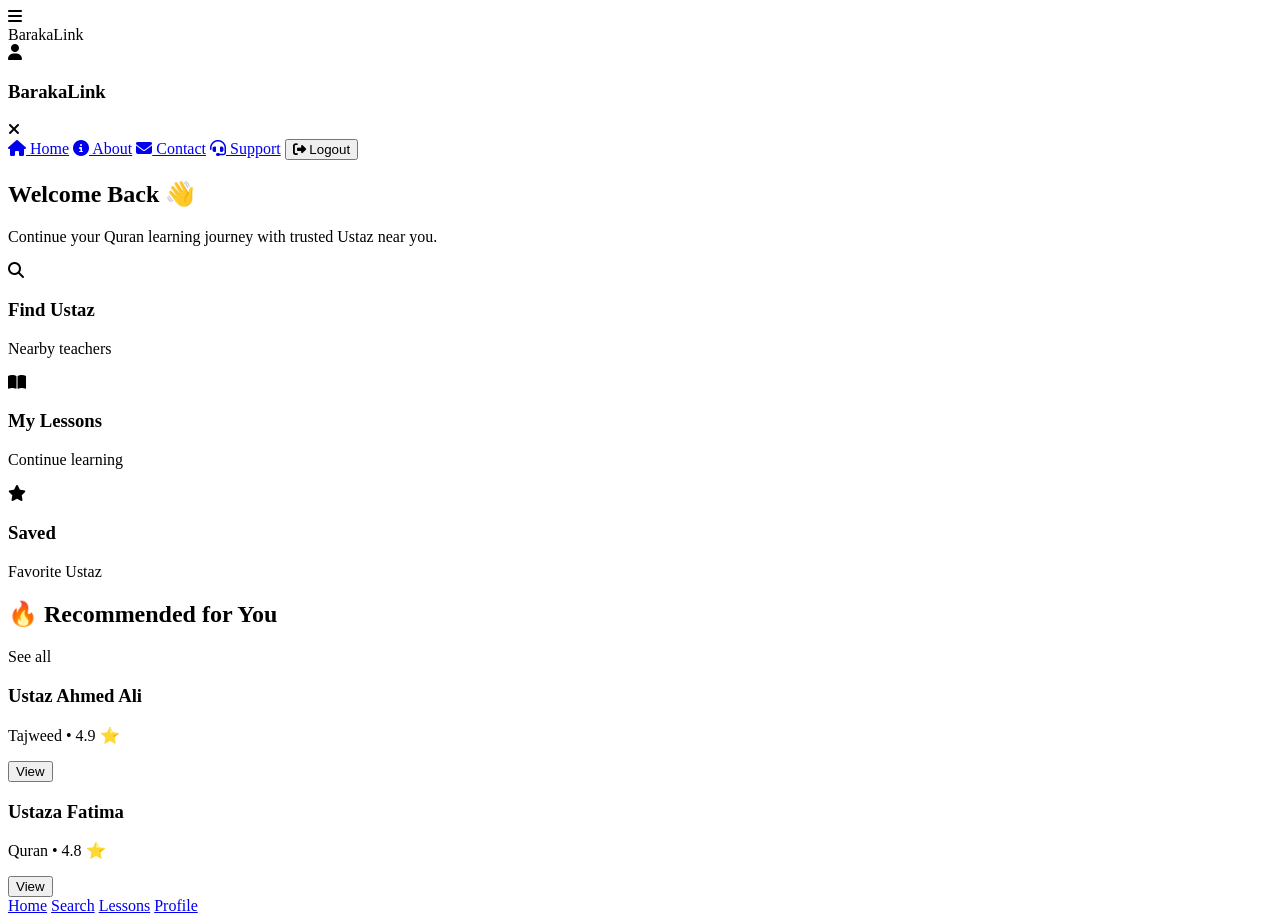
==== welcome.html @ 6a855df3 "Add welcome.html for user welcome page" ====
<!DOCTYPE html>
<html lang="en">
<head>
  <meta charset="UTF-8" />
  <meta name="viewport" content="width=device-width, initial-scale=1.0"/>
  <title>BarakaLink - Welcome</title>

  <link rel="stylesheet" href="welcome.css">
  <link rel="stylesheet" href="https://cdnjs.cloudflare.com/ajax/libs/font-awesome/6.5.0/css/all.min.css">
</head>

<body id="welcomePage">

<!-- 🔥 MOBILE CONTAINER WRAP -->
<div class="container">

<!-- ================= TOP BAR ================= -->
<div class="topbar">
  <!-- MENU ICON (RIGHT) -->
  <div class="menu-icon" onclick="openSideMenu()">
    <i class="fa-solid fa-bars"></i>
  </div>

  <!-- CENTER LOGO -->
  <div class="logo">
    Baraka<span>Link</span>
  </div>

  <!-- PROFILE ICON (LEFT) -->
  <div class="profile-icon">
    <i class="fa-solid fa-user"></i>
  </div>

  

  
</div>

<!-- ================= SIDE MENU ================= -->
<div id="sideMenu" class="side-menu">

  <div class="side-header">
    <h3>BarakaLink</h3>
    <i class="fa-solid fa-xmark" onclick="closeSideMenu()"></i>
  </div>

  <a href="#home"><i class="fa-solid fa-house"></i> Home</a>
  <a href="#about"><i class="fa-solid fa-circle-info"></i> About</a>
  <a href="#contact"><i class="fa-solid fa-envelope"></i> Contact</a>
  <a href="#support"><i class="fa-solid fa-headset"></i> Support</a>

  <button class="logout-btn" onclick="logout()">
    <i class="fa-solid fa-right-from-bracket"></i> Logout
  </button>

</div>

<!-- OVERLAY -->
<div id="overlay" onclick="closeSideMenu()"></div>

<!-- ================= HERO WELCOME ================= -->
<section class="welcome">

  <h1>Welcome Back 👋</h1>

  <p>
    Continue your Quran learning journey with trusted Ustaz near you.
  </p>

  <div class="quick-actions">

    <div class="action-card">
      <i class="fa-solid fa-magnifying-glass"></i>
      <h3>Find Ustaz</h3>
      <p>Nearby teachers</p>
    </div>

    <div class="action-card">
      <i class="fa-solid fa-book-open"></i>
      <h3>My Lessons</h3>
      <p>Continue learning</p>
    </div>

    <div class="action-card">
      <i class="fa-solid fa-star"></i>
      <h3>Saved</h3>
      <p>Favorite Ustaz</p>
    </div>

  </div>

</section>

<!-- ================= SECTION ================= -->
<section class="section">

  <div class="section-header">
    <h2>🔥 Recommended for You</h2>
    <span>See all</span>
  </div>

  <div class="cards">

    <div class="card">
      <div class="card-avatar"></div>
      <div class="card-info">
        <h3>Ustaz Ahmed Ali</h3>
        <p>Tajweed • 4.9 ⭐</p>
      </div>
      <button>View</button>
    </div>

    <div class="card">
      <div class="card-avatar"></div>
      <div class="card-info">
        <h3>Ustaza Fatima</h3>
        <p>Quran • 4.8 ⭐</p>
      </div>
      <button>View</button>
    </div>

  </div>

</section>

<!-- ================= BOTTOM NAV ================= -->
<div class="nav">
  <a class="active" href="#">Home</a>
  <a href="#">Search</a>
  <a href="#">Lessons</a>
  <a href="#">Profile</a>
</div>

</div> <!-- ✅ END CONTAINER -->

<script src="script.js"></script>
</body>
</html>
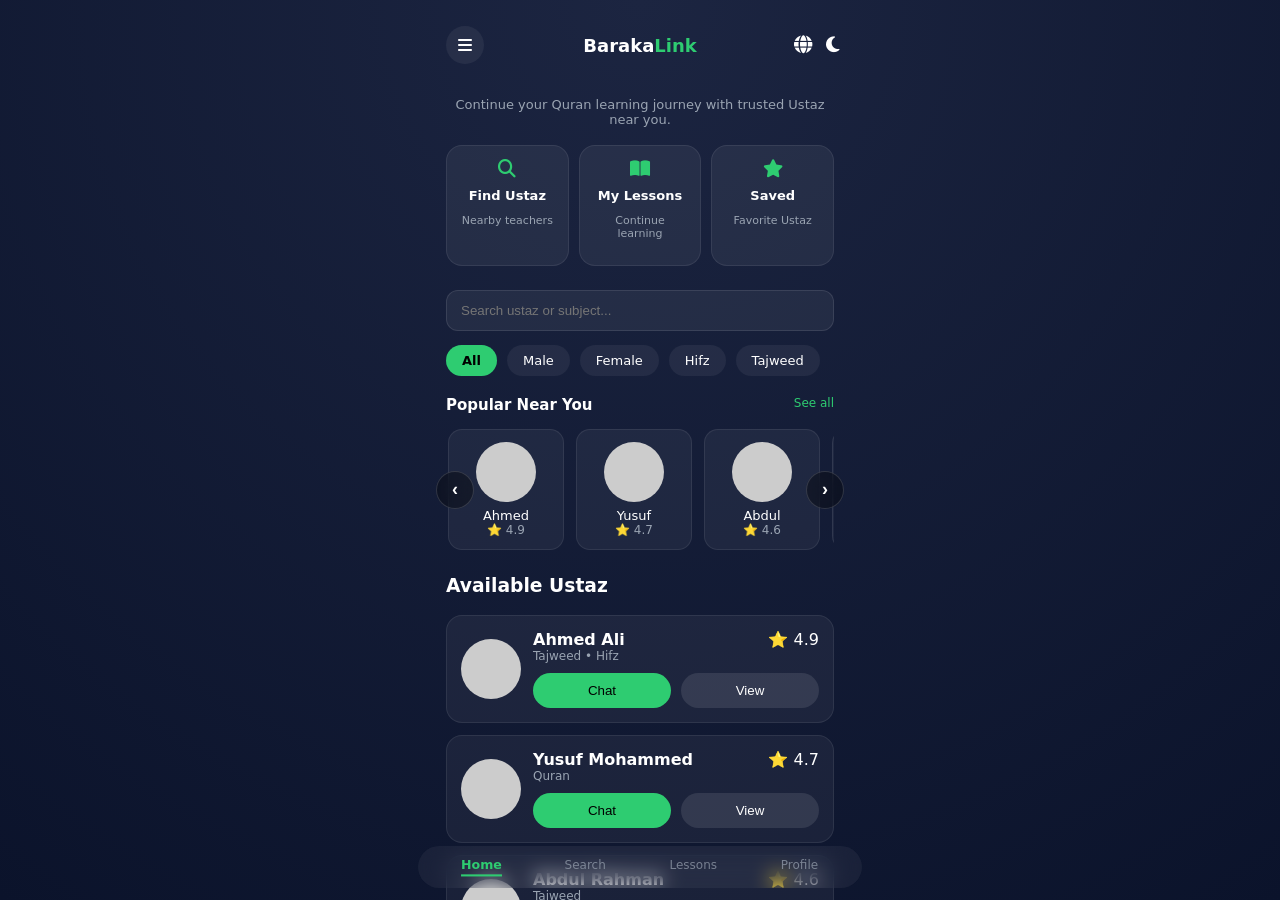
==== commit 3ed53460: "Update welcome.html" ====
--- a/welcome.html
+++ b/welcome.html
@@ -5,6 +5,7 @@
   <meta name="viewport" content="width=device-width, initial-scale=1.0"/>
   <title>BarakaLink - Welcome</title>
 
+  <link rel="stylesheet" href="style.css">
   <link rel="stylesheet" href="welcome.css">
   <link rel="stylesheet" href="https://cdnjs.cloudflare.com/ajax/libs/font-awesome/6.5.0/css/all.min.css">
 </head>
@@ -26,42 +27,62 @@
     Baraka<span>Link</span>
   </div>
 
-  <!-- PROFILE ICON (LEFT) -->
-  <div class="profile-icon">
-    <i class="fa-solid fa-user"></i>
+  <!-- ================= RIGHT CONTROLS ================= -->
+<div class="topbar-actions">
+
+  <!-- 🌍 LANGUAGE -->
+  <div class="lang-wrapper">
+    <i class="fa-solid fa-globe" id="langToggle"></i>
+
+    <div class="lang-dropdown" id="langMenu">
+      <p data-lang="en">English</p>
+      <p data-lang="am">Amharic</p>
+    </div>
   </div>
 
+  <!-- 🌙 THEME -->
+  <i class="fa-solid fa-moon" id="themeToggle"></i>
+
+</div>
   
 
   
 </div>
 
 <!-- ================= SIDE MENU ================= -->
-<div id="sideMenu" class="side-menu">
+<!-- ================= SIDE MENU (WELCOME PAGE) ================= -->
+<div class="side-menu" id="sideMenu">
 
-  <div class="side-header">
-    <h3>BarakaLink</h3>
-    <i class="fa-solid fa-xmark" onclick="closeSideMenu()"></i>
+  <!-- PROFILE HEADER (NEW) -->
+  <div class="menu-profile">
+
+    <div class="menu-avatar">
+      <img src="https://via.placeholder.com/60" id="menuAvatar">
+    </div>
+
+    <div class="menu-user-info">
+      <h4 id="menuName">User Name</h4>
+      <p id="menuRole">Parent Account</p>
+    </div>
+
   </div>
 
-  <a href="#home"><i class="fa-solid fa-house"></i> Home</a>
-  <a href="#about"><i class="fa-solid fa-circle-info"></i> About</a>
-  <a href="#contact"><i class="fa-solid fa-envelope"></i> Contact</a>
-  <a href="#support"><i class="fa-solid fa-headset"></i> Support</a>
+  <hr class="menu-divider">
 
-  <button class="logout-btn" onclick="logout()">
-    <i class="fa-solid fa-right-from-bracket"></i> Logout
-  </button>
+  <!-- NAV LINKS -->
+  <a href="welcome.html"><i class="fa-solid fa-house"></i> Home</a>
+  <a href="#"><i class="fa-solid fa-user"></i> My Profile</a>
+  <a href="#"><i class="fa-solid fa-book"></i> My Requests</a>
+  <a href="#"><i class="fa-solid fa-gear"></i> Settings</a>
+
+  <button class="logout-btn" onclick="logout()">Logout</button>
 
 </div>
-
 <!-- OVERLAY -->
 <div id="overlay" onclick="closeSideMenu()"></div>
 
 <!-- ================= HERO WELCOME ================= -->
 <section class="welcome">
-
-  <h1>Welcome Back 👋</h1>
 
   <p>
     Continue your Quran learning journey with trusted Ustaz near you.
@@ -91,35 +112,51 @@
 
 </section>
 
-<!-- ================= SECTION ================= -->
-<section class="section">
+
+
+  <!-- SEARCH -->
+<div class="search">
+  <input type="text" id="searchInput" placeholder="Search ustaz or subject...">
+</div>
+
+<!-- FILTERS -->
+<div class="filters">
+  <div class="filter active">All</div>
+  <div class="filter">Male</div>
+  <div class="filter">Female</div>
+  <div class="filter">Hifz</div>
+  <div class="filter">Tajweed</div>
+</div>
+
+<!-- POPULAR -->
+<div class="section" id="popularSection">
 
   <div class="section-header">
-    <h2>🔥 Recommended for You</h2>
-    <span>See all</span>
+    <h3>Popular Near You</h3>
+    <span class="see-all">See all</span>
   </div>
 
-  <div class="cards">
+  <div class="popular-wrapper">
 
-    <div class="card">
-      <div class="card-avatar"></div>
-      <div class="card-info">
-        <h3>Ustaz Ahmed Ali</h3>
-        <p>Tajweed • 4.9 ⭐</p>
-      </div>
-      <button>View</button>
-    </div>
+    <button class="scroll-btn left" onclick="scrollPopular(-1)">
+      ‹
+    </button>
 
-    <div class="card">
-      <div class="card-avatar"></div>
-      <div class="card-info">
-        <h3>Ustaza Fatima</h3>
-        <p>Quran • 4.8 ⭐</p>
-      </div>
-      <button>View</button>
-    </div>
+    <div class="popular" id="popularList"></div>
+
+    <button class="scroll-btn right" onclick="scrollPopular(1)">
+      ›
+    </button>
 
   </div>
+
+</div>
+
+<!-- USTAZ LIST -->
+<div class="section">
+  <h3>Available Ustaz</h3>
+  <div id="ustazList"></div>
+</div>
 
 </section>
 
--- a/style.css
+++ b/style.css
@@ -0,0 +1,1440 @@
+:root {
+  --bg: #0b132b;
+  --card: rgba(255,255,255,0.06);
+  --primary: #2ecc71;
+  --text: #ffffff;
+  --muted: #9aa4b2;
+}
+
+html {
+  scroll-behavior: smooth;
+}
+
+body {
+  margin: 0;
+  font-family: system-ui;
+  background: radial-gradient(circle at top, #1c2541, #0b132b);
+  color: var(--text);
+}
+
+
+
+/* CONTAINER */
+.container {
+  max-width: 420px;
+  margin: auto;
+  padding: 16px;
+  padding-bottom: 100px;
+}
+
+/* TOP */
+.top-bar {
+  display: flex;
+  justify-content: space-between;
+  align-items: center;
+}
+
+.logo {
+  font-size: 22px;
+  font-weight: bold;
+}
+
+.logo span {
+  color: var(--primary);
+}
+
+/* AUTH */
+/* AUTH */
+.auth-buttons {
+  display: flex;
+  align-items: center;   /* vertical alignment */
+  gap: 10px;             /* consistent spacing */
+}
+
+/* ICONS */
+.auth-buttons i {
+  font-size: 15px;
+  opacity: 0.7;
+  cursor: pointer;
+
+  display: flex;
+  align-items: center;
+  justify-content: center;
+
+  width: 30px;
+  height: 30px;
+  border-radius: 50%;
+
+  transition: all 0.2s ease;
+}
+
+/* ICON HOVER */
+.auth-buttons i:hover {
+  background: rgba(255,255,255,0.08);
+  opacity: 1;
+}
+
+/* BUTTONS */
+.auth-buttons button {
+  padding: 7px 14px;
+  border-radius: 999px;
+  border: none;
+  font-size: 12px;
+  cursor: pointer;
+  white-space: nowrap;
+}
+
+.auth-buttons i:last-of-type {
+  margin-right: 6px;
+}
+.login,
+.signup {
+  padding: 6px 14px;
+  border-radius: 20px;
+  font-size: 13px;
+  cursor: pointer;
+  transition: all 0.25s ease;
+}
+
+/* LOGIN */
+.login {
+  background: transparent;
+  border: 1px solid rgba(255,255,255,0.2);
+  color: white;
+}
+
+/* LOGIN HOVER */
+.login:hover {
+  background: rgba(255,255,255,0.08);
+  border-color: rgba(255,255,255,0.4);
+  transform: translateY(-1px);
+}
+
+/* SIGNUP */
+.signup {
+  background: var(--primary);
+  color: black;
+  font-weight: 600;
+}
+
+/* SIGNUP HOVER */
+.signup:hover {
+  background: #22c55e; /* slightly brighter */
+  transform: translateY(-2px);
+  box-shadow: 0 8px 20px rgba(34,197,94,0.4);
+  filter: brightness(1.05);
+}
+
+/* CLICK EFFECT (both buttons) */
+.login:active,
+.signup:active {
+  transform: scale(0.96);
+  box-shadow: none;
+}
+
+/* LANGUAGE WRAPPER */
+.lang-wrapper {
+  position: relative;
+}
+
+/* DROPDOWN */
+/* LANGUAGE WRAPPER */
+.lang-wrapper {
+  position: relative;
+}
+
+/* DROPDOWN */
+.lang-dropdown {
+  position: absolute;
+  top: 40px;
+  right: 0;
+
+  display: none;
+
+  background: rgba(255,255,255,0.08);
+  backdrop-filter: blur(12px);
+
+  border-radius: 12px;
+  padding: 8px 0;
+  min-width: 120px;
+
+  box-shadow: 0 10px 30px rgba(0,0,0,0.3);
+  z-index: 999;
+}
+
+/* ITEMS */
+.lang-dropdown p {
+  padding: 10px 14px;
+  cursor: pointer;
+  font-size: 14px;
+}
+
+.lang-dropdown p:hover {
+  background: rgba(255,255,255,0.1);
+}
+/* LIGHT MODE BASE */
+body.light-mode {
+  background: #f8fafc;
+  color: #111;
+}
+
+/* HERO */
+/* HERO */
+.hero {
+  display: flex;
+  justify-content: center;   /* center horizontally */
+  align-items: center;       /* center vertically */
+  padding: 100px 20px;
+  text-align: center;        /* center text */
+}
+
+/* HERO CONTENT */
+.hero-left {
+  max-width: 700px;
+  width: 100%;
+}
+
+/* BADGE */
+.badge {
+  display: inline-block;
+  background: rgba(46, 204, 113, 0.1);
+  padding: 8px 16px;
+  border-radius: 999px;
+  font-size: 12px;
+  color: #2ecc71;
+  margin-bottom: 20px;
+}
+
+/* TITLE */
+.hero h1 {
+  font-size: 48px;
+  font-weight: 800;
+  line-height: 1.2;
+  margin-bottom: 20px;
+}
+
+/* TEXT */
+.hero p {
+  color: #9aa4b2;
+  max-width: 500px;
+  margin: 0 auto;   /* center paragraph */
+  font-size: 15px;
+}
+
+/* BUTTONS */
+.hero-buttons {
+  margin-top: 30px;
+  display: flex;
+  justify-content: center;   /* center buttons */
+  gap: 15px;
+  flex-wrap: wrap;
+}
+
+/* PRIMARY BUTTON */
+.primary {
+  background: linear-gradient(135deg, #2ecc71, #22c55e);
+  border: none;
+  padding: 14px 24px;
+  border-radius: 999px;
+  font-weight: 600;
+  color: black;
+  cursor: pointer;
+  box-shadow: 0 10px 25px rgba(46, 204, 113, 0.4);
+  transition: 0.2s;
+}
+
+.primary:hover {
+  transform: translateY(-2px);
+}
+
+/* SECONDARY BUTTON */
+.secondary {
+  background: transparent;
+  border: 1px solid rgba(46, 204, 113, 0.5);
+  color: #2ecc71;
+  padding: 14px 24px;
+  border-radius: 999px;
+  cursor: pointer;
+  transition: 0.2s;
+}
+
+.secondary:hover {
+  background: rgba(46, 204, 113, 0.1);
+}
+
+/* USERS */
+.users {
+  margin-top: 30px;
+  display: flex;
+  flex-direction: column;
+  align-items: center;
+}
+
+.avatars {
+  display: flex;
+  align-items: center;
+  justify-content: center;
+}
+
+.avatars span {
+  width: 36px;
+  height: 36px;
+  background: #1f2937;
+  border-radius: 50%;
+  margin-right: -10px;
+  border: 2px solid #020617;
+}
+
+/* +2K badge */
+.more {
+  background: #2ecc71;
+  padding: 6px 10px;
+  border-radius: 999px;
+  font-size: 12px;
+  margin-left: 10px;
+  color: black;
+}
+
+/* TEXT BELOW USERS */
+.users p {
+  font-size: 13px;
+  color: #9aa4b2;
+  margin-top: 8px;
+}
+
+/* 📱 MOBILE */
+@media (max-width: 768px) {
+  .hero {
+    padding: 60px 20px;
+  }
+
+  .hero h1 {
+    font-size: 32px;
+  }
+
+  .hero-buttons {
+    flex-direction: column;
+    align-items: center;
+  }
+
+  .primary,
+  .secondary {
+    width: 100%;
+    max-width: 280px;
+  }
+}
+
+
+/* SEARCH */
+.search input {
+  width: 100%;
+  padding: 14px;
+  border-radius: 30px;
+  border: none;
+  margin: 14px 0;
+  background: var(--card);
+  color: white;
+}
+
+
+/* FILTERS */
+.filters {
+  display: flex;
+  gap: 10px;
+  overflow-x: auto;
+  margin-bottom: 16px;
+}
+
+.filters::-webkit-scrollbar {
+  display: none;
+}
+
+.filter {
+  padding: 8px 16px;
+  border-radius: 20px;
+  background: var(--card);
+  font-size: 13px;
+  cursor: pointer;
+}
+
+.filter.active {
+  background: var(--primary);
+  color: black;
+  font-weight: 600;
+}
+
+/* SECTION */
+.section {
+  margin-bottom: 20px;
+}
+
+.section-header {
+  display: flex;
+  justify-content: space-between;
+  margin-bottom: 10px;
+}
+
+.section-header h3 {
+  margin: 0;
+  font-size: 15px;
+}
+
+.see-all {
+  font-size: 12px;
+  color: var(--primary);
+}
+
+/* POPULAR */
+.popular {
+  display: flex;
+  gap: 12px;
+  overflow-x: auto;
+  scroll-behavior: smooth;
+  padding: 5px 2px;
+}
+
+.popular::-webkit-scrollbar {
+  display: none;
+}
+
+/* IMPORTANT: wrapper must be relative for arrows */
+.popular-wrapper {
+  position: relative;
+}
+
+/* SMALL CARD */
+.small-card {
+  min-width: 90px;
+  text-align: center;
+
+  background: rgba(255,255,255,0.05);
+  border: 1px solid rgba(255,255,255,0.08);
+  border-radius: 14px;
+  padding: 12px;
+
+  transition: 0.2s ease;
+  cursor: pointer;
+}
+
+/* AVATAR */
+.avatar {
+  width: 60px;
+  height: 60px;
+  border-radius: 50%;
+  background: #ccc;
+  margin: auto;
+}
+
+/* TEXT */
+.small-name {
+  font-size: 13px;
+  margin-top: 6px;
+}
+
+.small-rating {
+  font-size: 12px;
+  color: var(--muted);
+}
+
+/* LIST CARD */
+.card {
+  display: flex;
+  gap: 12px;
+  padding: 14px;
+  border-radius: 16px;
+
+  background: rgba(255,255,255,0.05);
+  border: 1px solid rgba(255,255,255,0.08);
+
+  margin-bottom: 12px;
+  transition: 0.2s ease;
+  cursor: pointer;
+}
+
+.info {
+  flex: 1;
+}
+
+.top {
+  display: flex;
+  justify-content: space-between;
+}
+
+.name {
+  font-weight: 600;
+}
+
+.sub {
+  font-size: 12px;
+  color: var(--muted);
+}
+
+.actions {
+  display: flex;
+  gap: 10px;
+  margin-top: 10px;
+}
+
+.btn {
+  flex: 1;
+  padding: 10px;
+  border-radius: 20px;
+  border: none;
+  cursor: pointer;
+}
+
+.chat {
+  background: var(--primary);
+  color: black;
+}
+
+.view {
+  background: rgba(255,255,255,0.1);
+  color: white;
+}
+
+/* =========================
+   UNIFIED HOVER STYLE
+========================= */
+
+.small-card:hover,
+.card:hover {
+  transform: translateY(-4px);
+  border-color: var(--primary);
+  box-shadow: 0 8px 20px rgba(0,0,0,0.25);
+}
+
+.small-card:active,
+.card:active {
+  transform: scale(0.98);
+}
+
+.small-name,
+.name {
+  transition: 0.2s;
+}
+
+.small-card:hover .small-name,
+.card:hover .name {
+  color: var(--primary);
+}
+
+/* =========================
+   ARROW CONTROLS (NEW)
+========================= */
+
+.scroll-btn {
+  position: absolute;
+  top: 50%;
+  transform: translateY(-50%);
+
+  width: 38px;
+  height: 38px;
+
+  border-radius: 50%;
+  border: 1px solid rgba(255,255,255,0.15);
+
+  background: rgba(0,0,0,0.35);
+  backdrop-filter: blur(10px);
+
+  color: white;
+  font-size: 18px;
+  font-weight: bold;
+
+  display: flex;
+  align-items: center;
+  justify-content: center;
+
+  cursor: pointer;
+  z-index: 10;
+
+  transition: 0.2s ease;
+}
+
+/* LEFT / RIGHT POSITION */
+.scroll-btn.left {
+  left: -10px;
+}
+
+.scroll-btn.right {
+  right: -10px;
+}
+
+/* HOVER EFFECT (MATCH YOUR PRIMARY COLOR) */
+.scroll-btn:hover {
+  border-color: var(--primary);
+  color: var(--primary);
+  transform: translateY(-50%) scale(1.08);
+  background: rgba(0,0,0,0.5);
+}
+
+/* CLICK FEEDBACK */
+.scroll-btn:active {
+  transform: translateY(-50%) scale(0.95);
+}
+
+/* NAV */
+.nav {
+  position: fixed;
+  bottom: 12px;
+  left: 50%;
+  transform: translateX(-50%);
+  width: 92%;
+  max-width: 420px;
+
+  display: flex;
+  justify-content: space-around;
+  align-items: center;
+
+  padding: 12px 10px;
+  border-radius: 999px;
+
+  background: rgba(255,255,255,0.05);
+  backdrop-filter: blur(10px);
+}
+
+/* LINKS */
+/* LINKS */
+.nav a {
+  position: relative;
+  text-decoration: none;
+  font-size: 13px;
+  color: #9aa4b2;
+  opacity: 0.7;
+  transition: all 0.25s ease;
+  padding-bottom: 4px;
+}
+
+/* UNDERLINE (hidden by default) */
+.nav a::after {
+  content: "";
+  position: absolute;
+  left: 0;
+  bottom: 0;
+  width: 0%;
+  height: 2px;
+  background: var(--primary);
+  transition: width 0.25s ease;
+}
+
+/* ACTIVE */
+.nav a.active {
+  color: var(--primary);
+  font-weight: 700;
+  opacity: 1;
+  transform: scale(1.05);
+  transition: all 0.2s ease;
+}
+
+
+/* ACTIVE UNDERLINE */
+.nav a.active::after {
+  width: 100%;
+}
+
+/* HOVER */
+.nav a:hover {
+  opacity: 1;
+  color: white;
+}
+
+/* HOVER UNDERLINE */
+.nav a:hover::after {
+  width: 100%;
+}
+
+/* =========================
+   LIGHT MODE FIXES
+========================= */
+
+body.light-mode {
+  background: #f9fafb;
+  color: #0f172a;
+}
+
+/* NAVBAR */
+body.light-mode .navbar {
+  background: rgba(255,255,255,0.9);
+  border-bottom: 1px solid rgba(0,0,0,0.05);
+}
+
+/* NAV LINKS */
+body.light-mode .nav-links {
+  background: rgba(0,0,0,0.05);
+}
+
+body.light-mode .nav-links a {
+  color: #334155;
+}
+
+body.light-mode .nav-links .active {
+  color: #16a34a;
+}
+
+/* ICONS */
+body.light-mode .auth-buttons i {
+  color: #334155;
+  opacity: 0.8;
+}
+
+body.light-mode .auth-buttons i:hover {
+  background: rgba(0,0,0,0.05);
+}
+
+/* LOGIN BUTTON */
+body.light-mode .login {
+  color: #0f172a;
+  font-weight: 500;
+}
+
+/* SIGNUP BUTTON */
+body.light-mode .signup {
+  background: #16a34a;
+  color: white;
+}
+
+/* DROPDOWN MENU */
+body.light-mode .lang-dropdown {
+  background: white;
+  color: #0f172a;
+  box-shadow: 0 10px 30px rgba(0,0,0,0.1);
+}
+
+/* DROPDOWN ITEMS */
+body.light-mode .lang-dropdown p {
+  color: #0f172a;
+}
+
+body.light-mode .lang-dropdown p:hover {
+  background: #f1f5f9;
+}
+
+/* CARDS */
+body.light-mode .card,
+body.light-mode .feature {
+  background: white;
+  color: #0f172a;
+}
+
+/* TEXT MUTED */
+body.light-mode .section-sub,
+body.light-mode .footer p {
+  color: #64748b;
+}
+
+/* =========================
+   SERVICE SECTION
+========================= */
+
+.services {
+  padding: 60px 20px;
+  color: white;
+}
+
+.section-title {
+  font-size: 22px;
+  font-weight: 700;
+  margin-bottom: 8px;
+}
+
+.section-subtitle {
+  font-size: 13px;
+  color: #9aa4b2;
+  margin-bottom: 25px;
+  line-height: 1.5;
+}
+
+.service-grid {
+  display: grid;
+  grid-template-columns: 1fr;
+  gap: 15px;
+}
+
+.service-card {
+  background: rgba(255,255,255,0.05);
+  backdrop-filter: blur(10px);
+  border-radius: 16px;
+  padding: 18px;
+  transition: 0.2s;
+  border: 1px solid rgba(255,255,255,0.08);
+}
+
+.service-card h3 {
+  font-size: 15px;
+  margin-bottom: 8px;
+  color: var(--primary);
+}
+
+.service-card p {
+  font-size: 13px;
+  color: #cbd5e1;
+  line-height: 1.5;
+}
+
+.service-card:hover {
+  transform: translateY(-3px);
+  border-color: var(--primary);
+}
+
+/* =========================
+   BLOG ENHANCEMENT (SAFE EXTENSION)
+   does NOT affect services section
+========================= */
+
+#blog .service-card {
+  position: relative;
+  overflow: hidden;
+}
+
+/* subtle gradient accent */
+#blog .service-card::before {
+  content: "";
+  position: absolute;
+  top: 0;
+  left: -100%;
+  width: 100%;
+  height: 2px;
+  background: linear-gradient(90deg, transparent, var(--primary), transparent);
+  transition: 0.4s;
+}
+
+#blog .service-card:hover::before {
+  left: 100%;
+}
+
+/* title spacing tweak for blog only */
+#blog .service-card h3 {
+  font-size: 15px;
+  margin-bottom: 10px;
+  line-height: 1.4;
+}
+
+/* read more link */
+#blog .read-more {
+  display: inline-block;
+  margin-top: 10px;
+  font-size: 13px;
+  color: var(--primary);
+  text-decoration: none;
+  font-weight: 600;
+  transition: 0.2s;
+}
+
+#blog .read-more:hover {
+  opacity: 0.8;
+  transform: translateX(3px);
+}
+/* =========================
+   CLICKABLE CARD WRAPPER
+========================= */
+
+.card-link {
+  text-decoration: none;
+  color: inherit;
+  display: block;
+}
+
+/* make it feel clickable */
+#blog .service-card {
+  cursor: pointer;
+  transition: 0.2s;
+}
+
+
+
+/* optional: subtle click feedback */
+#blog .service-card:active {
+  transform: scale(0.98);
+}
+
+/* =========================
+   ABOUT SECTION (MATCHES CARD SYSTEM)
+========================= */
+
+.about-box {
+  background: rgba(255,255,255,0.05);
+  backdrop-filter: blur(10px);
+  border-radius: 16px;
+  padding: 18px;
+  border: 1px solid rgba(255,255,255,0.08);
+  transition: 0.2s ease;
+}
+
+/* LEFT TEXT */
+.about-left h2 {
+  font-size: 20px;
+  margin: 10px 0;
+  line-height: 1.4;
+}
+
+.about-left p {
+  font-size: 13px;
+  color: #cbd5e1;
+  line-height: 1.6;
+  margin-bottom: 10px;
+}
+
+/* STATS GRID */
+.about-right {
+  display: grid;
+  grid-template-columns: repeat(3, 1fr);
+  gap: 10px;
+  margin-top: 18px;
+}
+
+/* STAT CARDS (UNIFIED WITH SERVICE STYLE) */
+.about-stat {
+  background: rgba(255,255,255,0.05);
+  border: 1px solid rgba(255,255,255,0.08);
+  border-radius: 16px;
+  padding: 14px;
+  text-align: center;
+  transition: 0.2s ease;
+  cursor: pointer;
+}
+
+/* SAME HOVER SYSTEM */
+.about-stat:hover {
+  transform: translateY(-3px);
+  border-color: var(--primary);
+}
+
+/* TEXT */
+.about-stat h3 {
+  color: var(--primary);
+  font-size: 18px;
+  margin-bottom: 5px;
+}
+
+.about-stat p {
+  font-size: 12px;
+  color: #9aa4b2;
+}
+
+/* =========================
+   CONTACT SECTION (UNIFIED CARD STYLE)
+========================= */
+
+.contact-grid {
+  display: grid;
+  grid-template-columns: 1fr;
+  gap: 10px;
+}
+
+/* =========================
+   COMPACT CONTACT CARDS
+========================= */
+#contact .contact-card {
+  background: rgba(255,255,255,0.04);
+  border: 1px solid rgba(255,255,255,0.08);
+  border-radius: 14px;
+
+  padding: 10px 12px;   /* 🔥 reduced height */
+  text-align: left;     /* more modern compact layout */
+
+  display: flex;
+  align-items: center;
+  gap: 10px;
+
+  cursor: default;
+  transition: none;
+}
+
+/* ICON SMALLER */
+#contact .contact-card i {
+  font-size: 16px;
+  color: var(--primary);
+  margin: 0;
+  min-width: 18px;
+}
+
+/* TEXT STACK */
+#contact .contact-card h3 {
+  font-size: 13px;
+  margin: 0;
+}
+
+#contact .contact-card p {
+  font-size: 12px;
+  color: #cbd5e1;
+  margin: 0;
+}
+
+/* DISABLE HOVER COMPLETELY */
+#contact .contact-card:hover {
+  transform: none;
+  border-color: rgba(255,255,255,0.08);
+}
+
+/* =========================
+   SOCIAL BOX
+========================= */
+.social-box {
+  margin-top: 15px;
+}
+
+.social-icons {
+  display: flex;
+  gap: 12px;
+  margin-top: 10px;
+}
+
+.social {
+  width: 38px;
+  height: 38px;
+  border-radius: 10px;
+  background: rgba(255,255,255,0.05);
+  border: 1px solid rgba(255,255,255,0.08);
+
+  display: flex;
+  align-items: center;
+  justify-content: center;
+
+  color: var(--primary);
+  text-decoration: none;
+
+  transition: 0.2s;
+}
+
+.social:hover {
+  transform: translateY(-2px);
+  border-color: var(--primary);
+}
+
+
+/* =========================
+   CONTACT FORM BOX
+========================= */
+.contact-form-box {
+  margin-top: 20px;
+  background: rgba(255,255,255,0.05);
+  border: 1px solid rgba(255,255,255,0.08);
+  border-radius: 16px;
+  padding: 14px;
+}
+
+/* inputs */
+.contact-form-box input,
+.contact-form-box textarea {
+  width: 95%;
+  margin-top: 10px;
+  padding: 12px;
+  border-radius: 10px;
+  border: 1px solid rgba(255,255,255,0.08);
+  background: rgba(0,0,0,0.2);
+  color: white;
+  font-size: 13px;
+  outline: none;
+}
+
+.contact-form-box textarea {
+  height: 90px;
+  resize: none;
+}
+
+/* name row */
+.form-row {
+  display: flex;
+  gap: 10px;
+}
+
+/* send button */
+.send-btn {
+  margin-top: 12px;
+  width: 100%;
+  padding: 12px;
+  border-radius: 10px;
+  border: none;
+
+  background: var(--primary);
+  color: black;
+  font-weight: 600;
+
+  display: flex;
+  align-items: center;
+  justify-content: center;
+  gap: 8px;
+
+  cursor: pointer;
+  transition: 0.2s;
+}
+
+.send-btn:hover {
+  transform: translateY(-2px);
+}
+
+
+/* =========================
+   CUSTOM SELECT
+========================= */
+.custom-select {
+  position: relative;
+  margin-top: 5px;
+}
+
+.select-box {
+  padding: 12px;
+  border-radius: 10px;
+  border: 1px solid #1f2937;
+  background: #111827;
+  color: white;
+  font-size: 14px;
+  display: flex;
+  justify-content: space-between;
+  align-items: center;
+  cursor: pointer;
+}
+
+.select-box:hover {
+  border-color: #22c55e;
+}
+
+.dropdown {
+  position: absolute;
+  width: 100%;
+  margin-top: 6px;
+  background: #0f172a;
+  border: 1px solid #1f2937;
+  border-radius: 12px;
+  overflow: hidden;
+  z-index: 10;
+}
+
+.option {
+  padding: 12px;
+  cursor: pointer;
+  font-size: 14px;
+}
+
+.option:hover {
+  background: rgba(34,197,94,0.15);
+}
+
+.option.active {
+  color: #22c55e;
+}
+
+.auth-overlay {
+  position: fixed;
+  inset: 0;
+  background: rgba(0,0,0,0.7);
+  display: none;
+  align-items: center;
+  justify-content: center;
+  backdrop-filter: blur(8px);
+  z-index: 999;
+}
+
+/* =========================
+   BOX
+========================= */
+.auth-box {
+  width: 90%;
+  max-width: 420px;
+  background: #0b1220;
+  border-radius: 18px;
+  padding: 22px;
+  color: white;
+  box-shadow: 0 20px 60px rgba(0,0,0,0.6);
+}
+
+/* =========================
+   HEADER
+========================= */
+.auth-header {
+  position: relative;
+  text-align: center;
+  margin-bottom: 18px;
+  padding: 10px 0;
+}
+
+.auth-header h2 {
+  font-size: 20px;
+  font-weight: 600;
+  text-align: center;
+}
+
+/* close button stays right */
+#closeAuth {
+  position: absolute;
+  right: 0;
+  top: 50%;
+  transform: translateY(-50%);
+  font-size: 22px;
+  cursor: pointer;
+  opacity: 0.7;
+}
+/* =========================
+   FORM
+========================= */
+.auth-form {
+  display: flex;
+  flex-direction: column;
+  gap: 14px;
+}
+
+.auth-form label {
+  font-size: 12px;
+  color: #9aa4b2;
+}
+
+.auth-form select {
+  appearance: none;
+  padding: 12px 38px 12px 12px;
+  border-radius: 10px;
+  border: 1px solid #1f2937;
+  background: #111827;
+  color: white;
+  font-size: 14px;
+
+  background-image: url("data:image/svg+xml,%3Csvg fill='white' height='20' viewBox='0 0 20 20'%3E%3Cpath d='M5 7l5 5 5-5'/%3E%3C/svg%3E");
+  background-repeat: no-repeat;
+  background-position: right 12px center;
+  background-size: 14px;
+  cursor: pointer;
+}
+
+.auth-form select:focus {
+  outline: none;
+  border-color: #22c55e;
+}
+
+.auth-form input
+ {
+  padding: 12px;
+  border-radius: 10px;
+  border: 1px solid #1f2937;
+  background: #111827;
+  color: white;
+  font-size: 14px;
+}
+
+/* =========================
+   PHONE INPUT
+========================= */
+.phone-group {
+  display: flex;
+  align-items: center;
+  border-radius: 10px;
+  overflow: hidden;
+  border: 1px solid #1f2937;
+  background: #111827;
+}
+
+.phone-group .code {
+  padding: 12px;
+  background: #0f172a;
+  color: #22c55e;
+  font-weight: 600;
+  font-size: 13px;
+}
+
+.phone-group input {
+  border: none;
+  flex: 1;
+  padding: 12px;
+  background: transparent;
+  color: white;
+}
+
+/* =========================
+   PASSWORD
+========================= */
+.password-group {
+  position: relative;
+  display: flex;
+  align-items: center;
+  border: 1px solid #1f2937;
+  background: #111827;
+  border-radius: 10px;
+  overflow: hidden;
+}
+
+.password-group input {
+  flex: 1;
+  padding: 12px;
+  border: none;
+  background: transparent;
+  color: white;
+  font-size: 14px;
+  outline: none;
+}
+
+.password-group input:focus {
+  outline: none;
+}
+
+.toggle-password {
+  position: absolute;
+  right: 12px;
+  top: 50%;
+  transform: translateY(-50%);
+  cursor: pointer;
+  opacity: 0.6;
+  font-size: 14px;
+}
+
+.toggle-password:hover {
+  opacity: 1;
+}
+
+/* =========================
+   FORGOT PASSWORD
+========================= */
+.forgot {
+  text-align: right;
+  font-size: 12px;
+  color: #22c55e;
+  cursor: pointer;
+}
+
+/* =========================
+   BUTTON
+========================= */
+.auth-form button {
+  background: linear-gradient(135deg, #22c55e, #16a34a);
+  border: none;
+  padding: 13px;
+  border-radius: 10px;
+  font-weight: 600;
+  cursor: pointer;
+  color: black;
+  margin-top: 5px;
+  transition: 0.2s;
+}
+
+.auth-form button:hover {
+  transform: translateY(-1px);
+  box-shadow: 0 10px 25px rgba(34,197,94,0.3);
+}
+
+/* =========================
+   SWITCH TEXT
+========================= */
+.auth-form p {
+  font-size: 12px;
+  color: #9aa4b2;
+  text-align: center;
+}
+
+.auth-form span {
+  color: #22c55e;
+  cursor: pointer;
+  font-weight: 500;
+}
+
+/* =========================
+   ROW (NAME INPUTS)
+========================= */
+.row {
+  display: flex;
+  gap: 10px;
+}
+
+.row input {
+  flex: 1;
+}
+
+/* =========================
+   USTAZ EXTRA
+========================= */
+#ustazFields {
+  display: flex;
+  flex-direction: column;
+  gap: 10px;
+}
+
+/* =========================
+   HIDDEN
+========================= */
+.hidden {
+  display: none !important;
+}
+
+.footer {
+  margin-top: 40px;
+  padding: 30px 20px;
+  color: white;
+}
+
+.footer-box {
+  background: rgba(255,255,255,0.05);
+  border: 1px solid rgba(255,255,255,0.08);
+  border-radius: 16px;
+  padding: 20px;
+
+  display: flex;
+  flex-direction: column;
+  gap: 18px;
+  text-align: center;
+}
+
+/* BRAND */
+.footer-brand h2 {
+  font-size: 20px;
+  margin-bottom: 5px;
+}
+
+.footer-brand span {
+  color: var(--primary);
+}
+
+.footer-brand p {
+  font-size: 12px;
+  color: #9aa4b2;
+}
+
+/* LINKS */
+.footer-links {
+  display: flex;
+  flex-wrap: wrap;
+  justify-content: center;
+  gap: 12px;
+}
+
+.footer-links a {
+  font-size: 13px;
+  color: #cbd5e1;
+  text-decoration: none;
+  transition: 0.2s;
+}
+
+.footer-links a:hover {
+  color: var(--primary);
+}
+
+/* SOCIAL */
+.footer-social {
+  display: flex;
+  justify-content: center;
+  gap: 12px;
+}
+
+.footer-social a {
+  width: 34px;
+  height: 34px;
+  border-radius: 10px;
+
+  display: flex;
+  align-items: center;
+  justify-content: center;
+
+  background: rgba(255,255,255,0.05);
+  border: 1px solid rgba(255,255,255,0.08);
+
+  color: var(--primary);
+  text-decoration: none;
+
+  transition: 0.2s;
+}
+
+.footer-social a:hover {
+  transform: translateY(-2px);
+  border-color: var(--primary);
+}
+
+/* BOTTOM TEXT */
+.footer-bottom {
+  font-size: 11px;
+  color: #64748b;
+}
--- a/welcome.css
+++ b/welcome.css
@@ -0,0 +1,662 @@
+:root {
+  --bg: #0b132b;
+  --card: rgba(255,255,255,0.06);
+  --primary: #2ecc71;
+  --text: #ffffff;
+  --muted: #9aa4b2;
+}
+
+
+/* ================= GLOBAL ================= */
+
+html {
+  scroll-behavior: smooth;
+}
+html, body {
+  margin: 0;
+  padding: 0;
+  height: 100%;
+  font-family: system-ui;
+  background: radial-gradient(circle at top, #1c2541, #0b132b);
+  color: var(--text);
+
+  overflow: hidden; /* ❌ IMPORTANT: disable page scroll */
+}
+/* Chrome / Safari / Edge */
+html::-webkit-scrollbar,
+body::-webkit-scrollbar {
+  display: none;
+}
+/* CENTER THE APP LIKE A PHONE */
+body {
+   display: block;
+  
+   padding: 0 10px;
+  display: flex;
+  justify-content: center;
+}
+
+/* 🔥 MOBILE APP FRAME (STRICT CONTROL) */
+.container {
+  width: 100%;
+  max-width: 420px;
+  min-height: 100vh;   /* important */
+  margin: 0 auto;
+
+  position: relative;
+
+  overflow-y: auto;    /* ✅ allow scroll inside app */
+  padding: 16px 16px 110px;
+
+  box-sizing: border-box;
+}
+.container::-webkit-scrollbar {
+  display: none;
+}
+/* ================= TOPBAR (FIXED ALIGNMENT) ================= */
+.topbar {
+  display: grid;
+  grid-template-columns: 40px 1fr 40px;
+  align-items: center;
+  padding: 10px 0;
+}
+
+/* LEFT = MENU */
+.menu-icon {
+  width: 38px;
+  height: 38px;
+
+  display: flex;
+  align-items: center;
+  justify-content: center;
+
+  justify-self: start;
+
+  border-radius: 50%;
+  background: rgba(255,255,255,0.06);
+  cursor: pointer;
+}
+
+/* CENTER LOGO */
+.logo {
+  text-align: center;
+  font-size: 18px;
+  font-weight: bold;
+
+  justify-self: center;
+}
+
+.logo span {
+  color: var(--primary);
+}
+
+/* RIGHT = PROFILE */
+.profile-icon {
+  width: 38px;
+  height: 38px;
+
+  display: flex;
+  align-items: center;
+  justify-content: center;
+
+  justify-self: end;
+
+  border-radius: 50%;
+  background: rgba(255,255,255,0.06);
+  cursor: pointer;
+}
+/* ================= WELCOME ================= */
+.welcome {
+  padding: 10px 0;
+  text-align: center;
+}
+
+
+
+.welcome p {
+  color: var(--muted);
+  font-size: 13px;
+}
+
+/* quick actions */
+.quick-actions {
+  display: grid;
+  grid-template-columns: repeat(3, 1fr);
+  gap: 10px;
+  margin-top: 18px;
+}
+
+.action-card {
+  background: var(--card);
+  border: 1px solid rgba(255,255,255,0.08);
+  border-radius: 16px;
+  padding: 14px;
+  text-align: center;
+  transition: 0.2s;
+}
+
+.action-card i {
+  color: var(--primary);
+  font-size: 18px;
+  margin-bottom: 6px;
+}
+
+.action-card h3 {
+  font-size: 13px;
+  margin: 4px 0;
+}
+
+.action-card p {
+  font-size: 11px;
+  color: var(--muted);
+}
+
+.action-card:hover {
+  transform: translateY(-3px);
+  border-color: var(--primary);
+}
+
+/* ================= SECTION ================= */
+.section {
+  margin-top: 20px;
+}
+
+/* search */
+
+.search input {
+  width: 100%;
+  max-width: 100%;
+  padding: 12px 14px;
+
+  border-radius: 12px;
+  border: 1px solid rgba(255,255,255,0.1);
+
+  background: rgba(255,255,255,0.06);
+  color: white;
+
+  outline: none;
+  box-sizing: border-box;
+}
+/* ================= NAV ================= */
+.nav {
+  position: fixed;
+  bottom: 12px;
+  left: 50%;
+  transform: translateX(-50%);
+
+  width: 90%;
+  max-width: 420px;
+
+  display: flex;
+  justify-content: space-around;
+
+  background: rgba(255,255,255,0.05);
+  backdrop-filter: blur(10px);
+
+  padding: 12px;
+  border-radius: 999px;
+
+  z-index: 10;
+}
+
+.nav a {
+  text-decoration: none;
+  color: var(--muted);
+  font-size: 12px;
+}
+
+.nav a.active {
+  color: var(--primary);
+  font-weight: bold;
+}
+
+/* ================= SIDE MENU (FULL BODY FIX) ================= */
+/* SIDE MENU INSIDE APP */
+.side-menu {
+  position: absolute;   /* 🔥 KEY CHANGE */
+  top: 0;
+  left: 0;
+
+  width: 260px;
+  height: calc(100% - 35px);
+  
+  border-radius: 16px;
+
+  background: rgba(17, 24, 39, 0.98);
+  backdrop-filter: blur(10px);
+
+  padding: 20px;
+
+  transform: translateX(-110%);
+  transition: 0.3s ease;
+
+  z-index: 10000;
+
+  display: flex;
+  flex-direction: column;
+  gap: 14px;
+
+  border-radius: 0;
+}
+.side-menu.show {
+  transform: translateX(0);
+}
+
+/* header */
+.side-header {
+  display: flex;
+  justify-content: space-between;
+  align-items: center;
+  margin-bottom: 20px;
+}
+
+.side-header h3 {
+  font-size: 18px;
+  color: #22c55e;
+}
+
+/* links */
+.side-menu a {
+  text-decoration: none;
+  color: #cbd5e1;
+  font-size: 14px;
+
+  padding: 10px;
+  border-radius: 10px;
+
+  display: flex;
+  align-items: center;
+  gap: 10px;
+
+  transition: 0.2s;
+}
+
+.side-menu a:hover {
+  background: rgba(34, 197, 94, 0.1);
+  color: #22c55e;
+}
+
+/* logout */
+.logout-btn {
+  margin-top: auto;
+  padding: 12px;
+  border: none;
+  border-radius: 10px;
+
+  background: #ef4444;
+  color: white;
+  font-weight: 600;
+
+  cursor: pointer;
+}
+.see-more-wrapper {
+  display: flex;
+  justify-content: center;
+  margin-top: 14px;
+}
+
+.see-more {
+  color: #2ecc71;
+  font-size: 14px;
+  font-weight: 600;
+  cursor: pointer;
+
+  transition: 0.2s ease;
+}
+
+.see-more:hover {
+  text-decoration: underline;
+  transform: scale(1.05);
+}
+/* ================= OVERLAY (FULL SCREEN FIX) ================= */
+#overlay {
+  position: absolute;
+  inset: 0;
+
+  background: rgba(0,0,0,0.6);
+
+  opacity: 0;
+  pointer-events: none;
+  transition: 0.3s ease;
+
+  z-index: 9999;
+}
+
+#overlay.show {
+  opacity: 1;
+  pointer-events: all;
+}  
+/* PROFILE HEADER INSIDE MENU */
+.menu-profile {
+  display: flex;
+  align-items: center;
+  gap: 10px;
+
+  padding: 10px;
+  border-radius: 12px;
+
+  background: rgba(255,255,255,0.05);
+}
+
+.menu-avatar img {
+  width: 50px;
+  height: 50px;
+  border-radius: 50%;
+  object-fit: cover;
+}
+
+.menu-user-info h4 {
+  margin: 0;
+  font-size: 14px;
+  color: white;
+}
+
+.menu-user-info p {
+  margin: 2px 0 0;
+  font-size: 11px;
+  color: var(--muted);
+}
+
+.menu-divider {
+  border: none;
+  height: 1px;
+  background: rgba(255,255,255,0.08);
+}
+ /* ================= USTAZ SETUP PAGE ONLY ================= */
+
+.setup-title {
+  text-align: center;
+  margin-top: 12px;
+}
+
+.setup-title h2 {
+  font-size: 18px;
+  margin-bottom: 4px;
+}
+
+.setup-title p {
+  font-size: 12px;
+  color: var(--muted);
+}
+
+/* ================= FORM CARD ================= */
+.form-box {
+  margin-top: 18px;
+  background: rgba(255,255,255,0.05);
+  border: 1px solid rgba(255,255,255,0.08);
+  border-radius: 16px;
+  padding: 16px;
+
+  box-sizing: border-box;   /* 🔥 IMPORTANT FIX */
+}
+
+/* make EVERYTHING respect container width */
+.form-box * {
+  box-sizing: border-box;
+}
+
+/* ================= LABELS ================= */
+.form-box label {
+  display: block;
+  font-size: 12px;
+  color: var(--muted);
+  margin: 12px 0 6px;
+}
+
+/* ================= INPUTS ================= */
+.form-box input,
+.form-box textarea,
+.form-box select {
+  width: 100%;
+  padding: 10px;
+
+  border-radius: 10px;
+  border: 1px solid rgba(255,255,255,0.1);
+
+  background: rgba(0,0,0,0.25);
+  color: white;
+
+  outline: none;
+  font-size: 13px;
+
+  display: block;          /* 🔥 prevents inline shifting */
+}
+
+/* TEXTAREA */
+.form-box textarea {
+  min-height: 90px;
+  resize: none;
+}
+
+/* ================= CHECKBOX GROUP ================= */
+.form-box label:has(input[type="checkbox"]) {
+  display: flex;
+  align-items: center;
+  gap: 8px;
+
+  font-size: 13px;
+  color: #cbd5e1;
+
+  padding-left: 2px; /* 🔥 prevents left edge overlap */
+}
+
+/* CHECKBOX ITSELF */
+.form-box input[type="checkbox"] {
+  width: auto;
+  margin: 0;
+  accent-color: var(--primary);
+}
+
+/* ================= BUTTON ================= */
+.form-box button {
+  width: 100%;
+  margin-top: 16px;
+  padding: 12px;
+
+  background: var(--primary);
+  border: none;
+  border-radius: 12px;
+
+  color: white;
+  font-weight: bold;
+  cursor: pointer;
+
+  transition: 0.2s;
+}
+
+.form-box button:hover {
+  transform: translateY(-2px);
+  opacity: 0.9;
+}
+.hidden-ui {
+  display: none !important;
+}
+.topbar.center-logo {
+  display: flex;
+  justify-content: center;
+  align-items: center;
+
+  position: relative;
+  padding: 12px 0;
+}
+
+/* keep icons inside layout but positioned */
+.topbar.center-logo .menu-icon {
+  position: absolute;
+  left: 10px;
+  top: 50%;
+  transform: translateY(-50%);
+}
+
+.topbar.center-logo .profile-icon {
+  position: absolute;
+  right: 10px;
+  top: 50%;
+  transform: translateY(-50%);
+}
+
+/* logo styling */
+.topbar.center-logo .logo {
+  font-size: 18px;
+  font-weight: bold;
+  text-align: center;
+}
+/* ================= TOPBAR RIGHT ACTIONS ================= */
+.topbar-actions {
+  display: flex;
+  align-items: center;
+  gap: 14px;
+}
+
+/* ================= LANGUAGE DROPDOWN ================= */
+.lang-wrapper {
+  position: relative;
+  cursor: pointer;
+}
+
+.lang-wrapper i {
+  font-size: 18px;
+  color: var(--text);
+}
+
+/* dropdown box */
+.lang-dropdown {
+  position: absolute;
+  top: 30px;
+  right: 0;
+
+  background: rgba(17, 24, 39, 0.95);
+  border: 1px solid rgba(255,255,255,0.08);
+  border-radius: 10px;
+
+  padding: 6px;
+  width: 110px;
+
+  display: none;
+  flex-direction: column;
+  gap: 4px;
+
+  z-index: 9999;
+}
+
+.lang-dropdown p {
+  margin: 0;
+  padding: 6px;
+  font-size: 12px;
+  color: var(--muted);
+  border-radius: 6px;
+  cursor: pointer;
+}
+
+.lang-dropdown p:hover {
+  background: rgba(46, 204, 113, 0.15);
+  color: var(--primary);
+}
+
+/* show dropdown */
+.lang-wrapper.active .lang-dropdown {
+  display: flex;
+}
+
+/* ================= THEME ICON ================= */
+#themeToggle {
+  font-size: 18px;
+  cursor: pointer;
+  color: var(--text);
+}
+/* ================= USTAZ DASHBOARD ================= */
+
+.profile-card {
+  background: rgba(255,255,255,0.06);
+  border: 1px solid rgba(255,255,255,0.08);
+  border-radius: 16px;
+  padding: 16px;
+  margin-top: 20px;
+}
+
+.profile-header {
+  display: flex;
+  align-items: center;
+  gap: 12px;
+}
+
+.profile-img img {
+  width: 70px;
+  height: 70px;
+  border-radius: 50%;
+  object-fit: cover;
+}
+
+.profile-info h3 {
+  margin: 0;
+  font-size: 16px;
+}
+
+.profile-info p {
+  margin: 2px 0 0;
+  font-size: 12px;
+  color: var(--muted);
+}
+
+.bio {
+  margin-top: 12px;
+  font-size: 13px;
+  color: #cbd5e1;
+}
+
+/* subjects tags */
+.tags {
+  margin-top: 10px;
+  display: flex;
+  flex-wrap: wrap;
+  gap: 6px;
+}
+
+.tags span {
+  background: rgba(46, 204, 113, 0.15);
+  color: var(--primary);
+  font-size: 11px;
+  padding: 5px 8px;
+  border-radius: 8px;
+}
+
+/* stats */
+.stats {
+  display: grid;
+  grid-template-columns: repeat(3, 1fr);
+  gap: 10px;
+  margin-top: 20px;
+}
+
+.stat {
+  background: rgba(255,255,255,0.05);
+  border-radius: 12px;
+  padding: 12px;
+  text-align: center;
+}
+
+.stat h4 {
+  margin: 0;
+  font-size: 16px;
+}
+
+.stat p {
+  margin: 4px 0 0;
+  font-size: 11px;
+  color: var(--muted);
+}
+body.light-mode {
+  --bg: #f5f7fb;
+  --text: #111;
+  --card: rgba(0,0,0,0.05);
+  --muted: #555;
+
+  background: #f5f7fb;
+  color: #111;
+}
+
+body.light-mode .action-card,
+body.light-mode .profile-card,
+body.light-mode .form-box {
+  background: rgba(0,0,0,0.05);
+}
